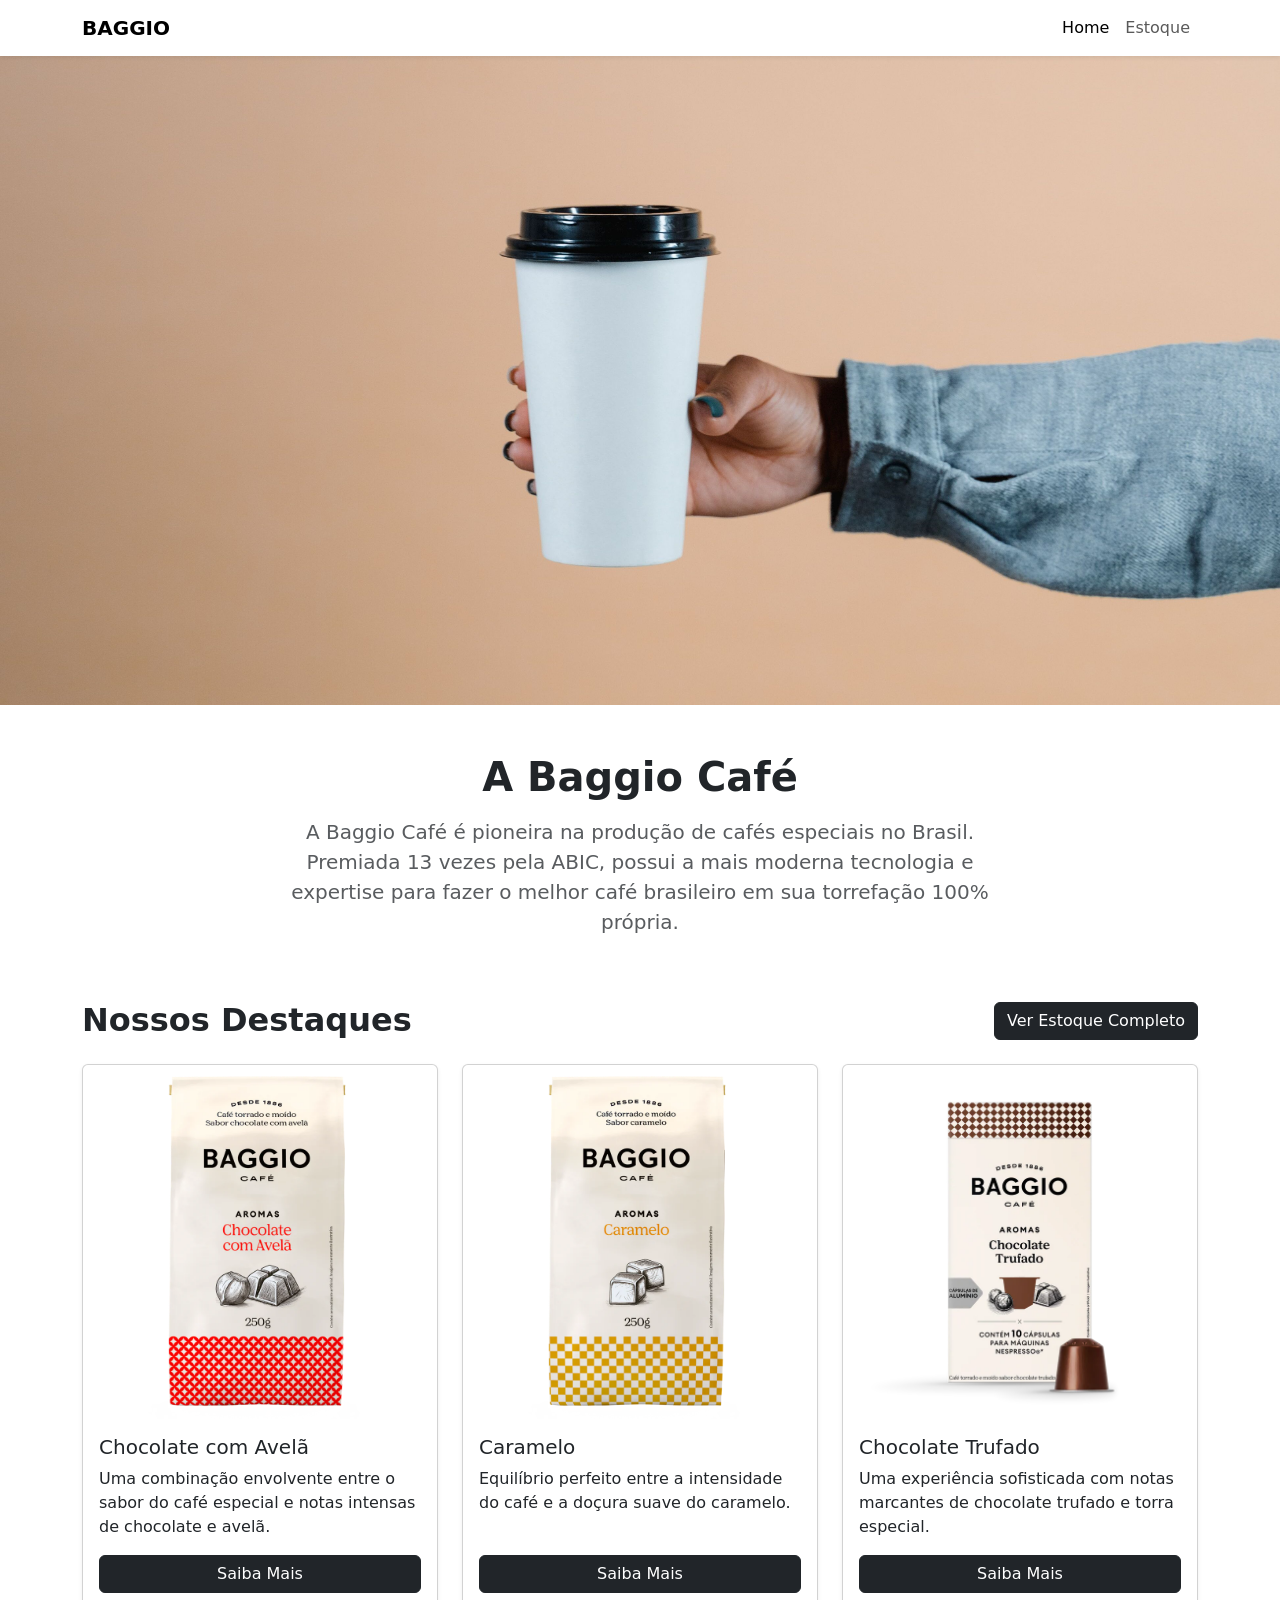
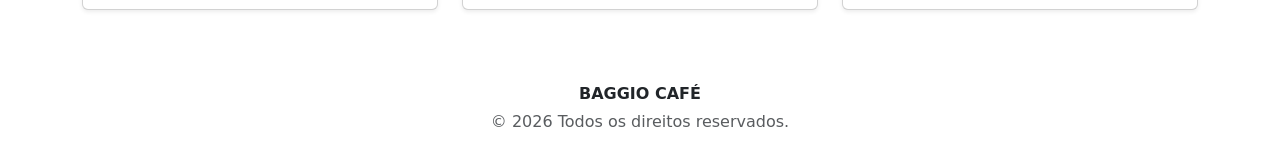
==== index.html @ dd7503e5 "Add files via upload" ====
<!DOCTYPE html>
<html lang="pt-BR">

<head>
    <meta charset="UTF-8">
    <meta name="viewport" content="width=device-width, initial-scale=1.0">
    <title>Baggio Café - Home</title>
    <link rel="icon" href="img/page_icon.png">
    <link href="styles.css" rel="stylesheet">

    <link href="https://cdn.jsdelivr.net/npm/bootstrap@5.3.8/dist/css/bootstrap.min.css"
            rel="stylesheet">

    <link rel="preconnect" href="https://fonts.googleapis.com">
    <link rel="preconnect" href="https://fonts.gstatic.com" crossorigin>

    <link href="https://fonts.googleapis.com/css2?family=Nunito+Sans:wght@200;400;600;700&display=swap"
            rel="stylesheet">
</head>

<body>

    <nav class="navbar navbar-expand-lg shadow-sm">
        <div class="container">
            <a class="navbar-brand fw-bold" href="index.html">
                BAGGIO
            </a>

            <button class="navbar-toggler"
                    type="button"
                    data-bs-toggle="collapse"
                    data-bs-target="#navbarNav">
                <span class="navbar-toggler-icon"></span>
            </button>

            <div class="collapse navbar-collapse" id="navbarNav">
                <ul class="navbar-nav ms-auto">

                    <li class="nav-item">
                        <a class="nav-link active"
                            aria-current="page"
                            href="index.html">
                            Home
                        </a>
                    </li>

                    <li class="nav-item">
                        <a class="nav-link"
                            href="estoque.html">
                            Estoque
                        </a>
                    </li>

                </ul>
            </div>
        </div>
    </nav>

    <section class="hero">
        <img src="img/banner.jpg"
            class="img-fluid w-100"
            alt="Banner principal Baggio Café">
    </section>

    <section class="py-5 text-center">
        <div class="container">

            <h1 class="fw-bold mb-3">
                A Baggio Café
            </h1>

            <p class="lead text-muted mx-auto"
                style="max-width: 700px;">
                A Baggio Café é pioneira na produção de cafés especiais no Brasil.
                Premiada 13 vezes pela ABIC, possui a mais moderna tecnologia e
                expertise para fazer o melhor café brasileiro em sua torrefação 100% própria.
            </p>

        </div>
    </section>

    <section class="pb-5">
        <div class="container">

            <div class="d-flex justify-content-between align-items-center mb-4">
                <h2 class="fw-bold mb-0">
                    Nossos Destaques
                </h2>

                <a href="estoque.html"
                    class="btn btn-dark">
                    Ver Estoque Completo
                </a>
            </div>

            <div class="row g-4">

                <div class="col-md-6 col-lg-4">
                    <div class="card h-100 shadow-sm">

                        <img src="img/baggio_cafe_2.webp"
                            class="card-img-top"
                            alt="Café sabor Chocolate com Avelã">

                        <div class="card-body d-flex flex-column">

                            <h5 class="card-title">
                                Chocolate com Avelã
                            </h5>

                            <p class="card-text">
                                Uma combinação envolvente entre
                                o sabor do café especial e notas
                                intensas de chocolate e avelã.
                            </p>

                            <a href="estoque.html"
                                class="btn btn-dark mt-auto">
                                Saiba Mais
                            </a>

                        </div>

                    </div>
                </div>

                <div class="col-md-6 col-lg-4">
                    <div class="card h-100 shadow-sm">

                        <img src="img/baggio_cafe_1.webp"
                            class="card-img-top"
                            alt="Café sabor Caramelo">

                        <div class="card-body d-flex flex-column">

                            <h5 class="card-title">
                                Caramelo
                            </h5>

                            <p class="card-text">
                                Equilíbrio perfeito entre a
                                intensidade do café e a doçura
                                suave do caramelo.
                            </p>

                            <a href="estoque.html"
                                class="btn btn-dark mt-auto">
                                Saiba Mais
                            </a>

                        </div>

                    </div>
                </div>

                <div class="col-md-6 col-lg-4">
                    <div class="card h-100 shadow-sm">

                        <img src="img/baggio_cafe_4.webp"
                            class="card-img-top"
                            alt="Café sabor Chocolate Trufado">

                        <div class="card-body d-flex flex-column">

                            <h5 class="card-title">
                                Chocolate Trufado
                            </h5>

                            <p class="card-text">
                                Uma experiência sofisticada com
                                notas marcantes de chocolate
                                trufado e torra especial.
                            </p>

                            <a href="estoque.html"
                                class="btn btn-dark mt-auto">
                                Saiba Mais
                            </a>

                        </div>

                    </div>
                </div>

            </div>

        </div>
    </section>

    <footer class="py-4">
        <div class="container text-center">

            <p class="mb-1 fw-semibold">
                BAGGIO CAFÉ
            </p>

            <p class="mb-0 text-muted">
                © 2026 Todos os direitos reservados.
            </p>

        </div>
    </footer>

    <script src="https://cdn.jsdelivr.net/npm/bootstrap@5.3.8/dist/js/bootstrap.bundle.min.js"></script>

</body>

</html>
---- styles.css ----
body {
    font-family: "Nunito Sans", sans-serif;
    background-color: #dee2e6;
}
.card {
    border: none;
    transition: 0.3s;
}

.btn-dark {
    background-color: #212529;
    border: none;
}

.btn-dark:hover {
    background-color: #2b3035;
}
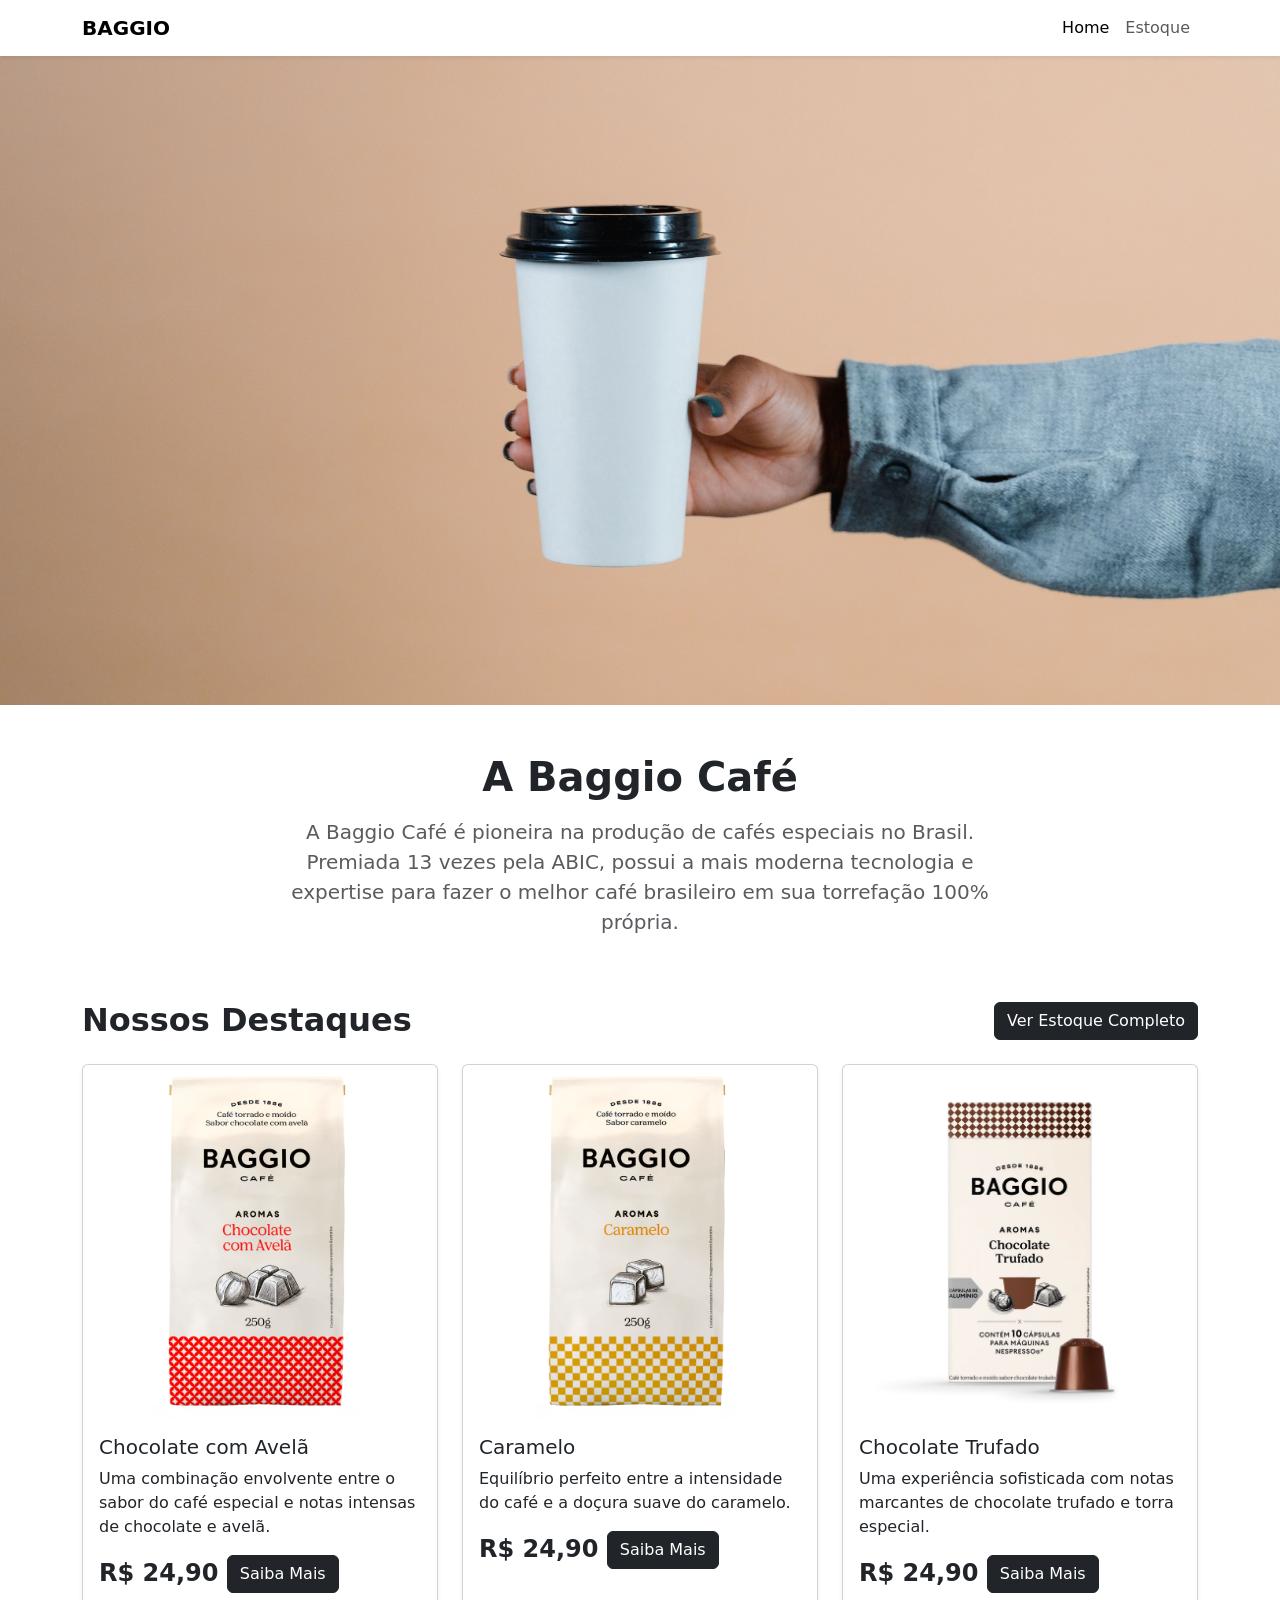
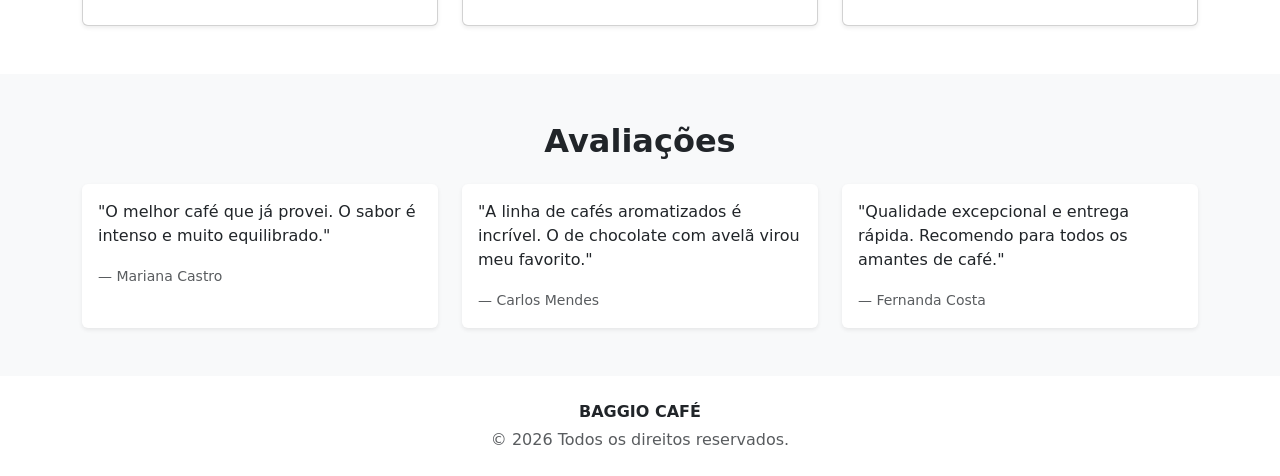
==== commit da6b4fca: "Add files via upload" ====
--- a/index.html
+++ b/index.html
@@ -6,7 +6,7 @@
     <meta name="viewport" content="width=device-width, initial-scale=1.0">
     <title>Baggio Café - Home</title>
     <link rel="icon" href="img/page_icon.png">
-    <link href="styles.css" rel="stylesheet">
+    <link href="css/styles.css" rel="stylesheet">
 
     <link href="https://cdn.jsdelivr.net/npm/bootstrap@5.3.8/dist/css/bootstrap.min.css"
             rel="stylesheet">
@@ -114,6 +114,10 @@
                                 intensas de chocolate e avelã.
                             </p>
 
+                            <p class="fs-4 fw-bold mb-3">
+                            R$ 24,90
+                            </span>
+
                             <a href="estoque.html"
                                 class="btn btn-dark mt-auto">
                                 Saiba Mais
@@ -143,6 +147,10 @@
                                 suave do caramelo.
                             </p>
 
+                            <p class="fs-4 fw-bold mb-3">
+                            R$ 24,90
+                            </span>
+
                             <a href="estoque.html"
                                 class="btn btn-dark mt-auto">
                                 Saiba Mais
@@ -172,6 +180,10 @@
                                 trufado e torra especial.
                             </p>
 
+                            <p class="fs-4 fw-bold mb-3">
+                            R$ 24,90
+                            </span>
+
                             <a href="estoque.html"
                                 class="btn btn-dark mt-auto">
                                 Saiba Mais
@@ -187,6 +199,71 @@
         </div>
     </section>
 
+    <section class="py-5 bg-light">
+        <div class="container">
+
+            <div class="text-center mb-4">
+                <h2 class="fw-bold">
+                    Avaliações
+                </h2>
+
+            </div>
+
+            <div class="row g-4">
+
+                <div class="col-md-4">
+                    <div class="card h-100 shadow-sm border-0">
+                        <div class="card-body">
+
+                            <p class="card-text">
+                                "O melhor café que já provei. O sabor é intenso e muito equilibrado."
+                            </p>
+
+                            <small class="text-muted">
+                                — Mariana Castro
+                            </small>
+
+                        </div>
+                    </div>
+                </div>
+
+                <div class="col-md-4">
+                    <div class="card h-100 shadow-sm border-0">
+                        <div class="card-body">
+
+                            <p class="card-text">
+                                "A linha de cafés aromatizados é incrível. O de chocolate com avelã virou meu favorito."
+                            </p>
+
+                            <small class="text-muted">
+                                — Carlos Mendes
+                            </small>
+
+                        </div>
+                    </div>
+                </div>
+
+                <div class="col-md-4">
+                    <div class="card h-100 shadow-sm border-0">
+                        <div class="card-body">
+
+                            <p class="card-text">
+                                "Qualidade excepcional e entrega rápida. Recomendo para todos os amantes de café."
+                            </p>
+
+                            <small class="text-muted">
+                                — Fernanda Costa
+                            </small>
+
+                        </div>
+                    </div>
+                </div>
+
+            </div>
+
+        </div>
+    </section>
+
     <footer class="py-4">
         <div class="container text-center">
 
--- a/css/styles.css
+++ b/css/styles.css
@@ -0,0 +1,17 @@
+body {
+    font-family: "Nunito Sans", sans-serif;
+    background-color: #dee2e6;
+}
+.card {
+    border: none;
+    transition: 0.3s;
+}
+
+.btn-dark {
+    background-color: #212529;
+    border: none;
+}
+
+.btn-dark:hover {
+    background-color: #2b3035;
+}
